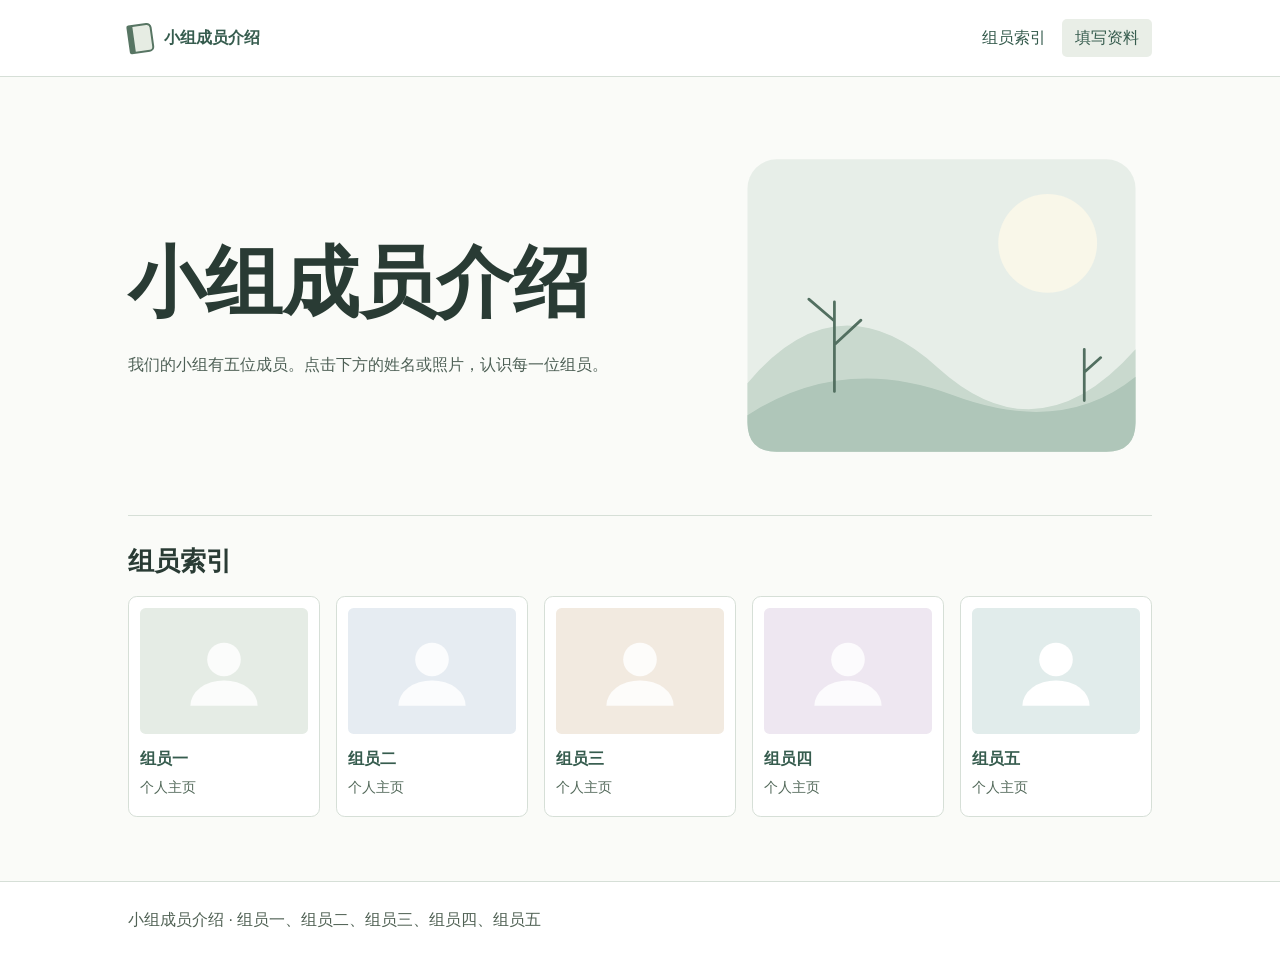
==== 同窗档案/index.html @ e644d2a0 "Add files via upload" ====
<!doctype html>
<html lang="zh-CN">
<head>
  <meta charset="utf-8">
  <meta name="viewport" content="width=device-width, initial-scale=1">
  <title>首页 · 小组成员介绍</title>
  <link rel="stylesheet" href="styles/main.css">
  <script src="scripts/team-data.js" defer></script>
  <script src="scripts/main.js" defer></script>
</head>
<body >
  <a class="skip" href="#content">跳到正文</a>
  <header><div class="wrap bar">
    <a class="brand" href="index.html"><span class="book" aria-hidden="true"></span><span>小组成员介绍</span></a>
    <nav aria-label="主导航"><a href="index.html#members">组员索引</a><a class="edit-link" href="edit.html">填写资料</a></nav>
  </div></header>
  <main id="content" class="wrap">
    <section class="cover">
      <div><h1 id="title">小组成员介绍</h1><p class="lede">我们的小组有五位成员。点击下方的姓名或照片，认识每一位组员。</p></div>
      <img class="landscape" src="images/cover.svg" width="460" height="360" alt="">
    </section>
    <section class="directory" id="members"><h2>组员索引</h2><ul id="directory">
        <li><a class="entry" href="member-1.html"><img src="images/avatar-1.svg" alt=""><span>组员一</span><small>个人主页</small></a></li>
        <li><a class="entry" href="member-2.html"><img src="images/avatar-2.svg" alt=""><span>组员二</span><small>个人主页</small></a></li>
        <li><a class="entry" href="member-3.html"><img src="images/avatar-3.svg" alt=""><span>组员三</span><small>个人主页</small></a></li>
        <li><a class="entry" href="member-4.html"><img src="images/avatar-4.svg" alt=""><span>组员四</span><small>个人主页</small></a></li>
        <li><a class="entry" href="member-5.html"><img src="images/avatar-5.svg" alt=""><span>组员五</span><small>个人主页</small></a></li>
    </ul></section>
  </main>
  <footer><div class="wrap"><span>小组成员介绍</span> · <span id="credits">组员一、组员二、组员三、组员四、组员五</span></div></footer>
</body>
</html>
---- 同窗档案/styles/main.css ----
:root { font: 100%/1.7 "Microsoft YaHei", "PingFang SC", sans-serif; color: #293b34; background: #fafbf8; --line: #d6dfd7; --green: #365c4e; }
* { box-sizing: border-box; }
body { margin: 0; }
a { color: var(--green); text-underline-offset: .25em; }
a:hover { color: #19382e; }
:focus-visible { outline: 3px solid #4a806a; outline-offset: 3px; }
.wrap { width: min(1024px, calc(100% - 3rem)); margin-inline: auto; }
header, footer { background: #fff; }
header { border-bottom: 1px solid var(--line); }
.bar, nav, .brand { display: flex; gap: 1rem; align-items: center; flex-wrap: wrap; }
.bar { min-height: 76px; justify-content: space-between; padding-block: .8rem; }
.brand { gap: .7rem; font-weight: 750; }
.brand, nav a { text-decoration: none; }
.book { width: 1.55rem; height: 1.8rem; border: 2px solid #577563; border-left-width: 6px; border-radius: 2px 5px 5px 2px; transform: rotate(-8deg); background: #e6ece3; }
nav a:hover { text-decoration: underline; }
.edit-link, .secondary { background: #e9eee7; border-radius: 5px; padding: .35rem .8rem; }
main { padding-block: clamp(2rem, 5vw, 4rem); min-height: 72vh; overflow-wrap: anywhere; }
.cover, .portrait { display: grid; grid-template-columns: 1.25fr 1fr; align-items: center; gap: clamp(1rem, 6vw, 5rem); }
.landscape { width: 100%; height: auto; animation: settle .6s ease both; }
h1, h2 { font-family: "Songti SC", SimSun, serif; line-height: 1.25; }
#title { font-size: clamp(2.6rem, 6vw, 5rem); margin: .25em 0; animation: reveal .45s ease both; }
h2 { font-size: 1.65rem; margin: 0 0 1.1rem; }
.kicker { color: #53695a; margin: 0; font-weight: 650; letter-spacing: .07em; }
.lede { max-width: 45em; color: #4e6056; white-space: pre-line; }
.directory, .notes { border-top: 1px solid var(--line); padding-top: 1.8rem; margin-top: 2.8rem; }
#directory { list-style: none; margin: 0; padding: 0; display: grid; grid-template-columns: repeat(auto-fit, minmax(min(100%, 158px), 1fr)); gap: 1rem; }
.entry { display: grid; text-decoration: none; gap: .25rem; background: #fff; padding: .7rem .7rem 1rem; border: 1px solid var(--line); border-radius: .55rem; }
.entry:hover { animation: lift .2s ease both; box-shadow: 0 5px 15px #30453612; }
.entry img, .portrait img { display: block; width: 100%; height: auto; aspect-ratio: 4/3; object-fit: cover; border-radius: .35rem; }
.entry span { margin-top: .45rem; font-weight: 700; }
.entry small { color: #53695a; font-size: .88rem; }
.portrait { grid-template-columns: minmax(0, 290px) 1fr; margin-top: 2rem; }
.notes { display: grid; grid-template-columns: repeat(3, 1fr); gap: 2rem; }
.notes p, td { white-space: pre-line; }
table { width: 100%; border-collapse: collapse; }
th, td { padding: .85rem; text-align: left; border-bottom: 1px solid var(--line); }
th { background: #e9eee7; }
footer { border-top: 1px solid var(--line); padding: 1.5rem 0; color: #516255; overflow-wrap: anywhere; }
fieldset { min-width: 0; margin: 2rem 0; background: white; border: 1px solid var(--line); border-radius: .6rem; padding: 1.5rem; }
legend { font-weight: 750; padding-inline: .5rem; }
.fields { display: grid; grid-template-columns: repeat(2, minmax(0, 1fr)); gap: 1rem; }
label { display: grid; gap: .35rem; font-weight: 650; }
input, select, textarea { width: 100%; border: 1px solid #acbaae; border-radius: .35rem; background: #fcfdfa; font: inherit; color: inherit; padding: .5rem; }
textarea { resize: vertical; }
.wide { grid-column: 1 / -1; }
.thumb { width: 90px; height: 72px; object-fit: cover; border-radius: .4rem; }
button { cursor: pointer; padding: .6rem 1rem; border-radius: .4rem; background: var(--green); color: white; border: 0; font: inherit; }
button:hover { filter: brightness(.93); }
.secondary { color: var(--green); }
.actions { max-width: 52rem; }
#status { white-space: pre-line; }
.skip { position: absolute; left: .5rem; top: -5rem; background: white; }
.skip:focus { top: .5rem; }
[hidden] { display: none !important; }
@keyframes settle { from { transform: scale(.96); } to { transform: scale(1); } }
@keyframes reveal { from { opacity: 0; } to { opacity: 1; } }
@keyframes lift { from { transform: translateY(0); } to { transform: translateY(-3px); } }
@media (max-width: 640px) {
  .cover, .portrait, .notes, .fields { grid-template-columns: 1fr; }
  .landscape { max-width: 320px; justify-self: center; }
  .portrait img { max-width: 260px; }
  .wrap { width: calc(100% - 2rem); }
  .bar, nav { gap: .7rem; }
}
@media (prefers-reduced-motion: reduce) { *, *::before, *::after { animation: none !important; } }
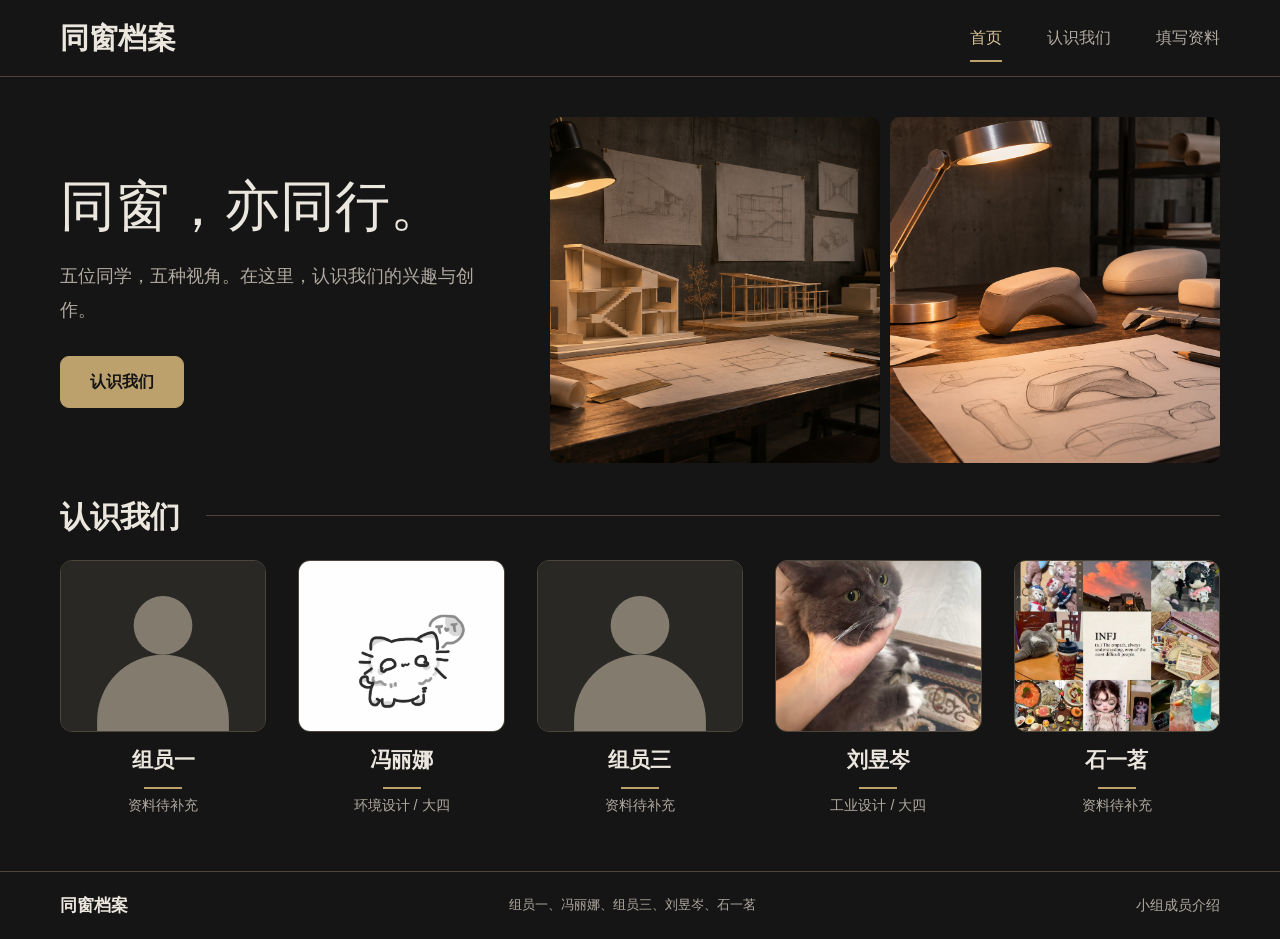
==== commit 7780b54b: "Redesign class album in black and gold and add member profiles" ====
--- a/同窗档案/index.html
+++ b/同窗档案/index.html
@@ -8,25 +8,20 @@
   <script src="scripts/team-data.js" defer></script>
   <script src="scripts/main.js" defer></script>
 </head>
-<body >
+<body class="home">
   <a class="skip" href="#content">跳到正文</a>
   <header><div class="wrap bar">
-    <a class="brand" href="index.html"><span class="book" aria-hidden="true"></span><span>小组成员介绍</span></a>
-    <nav aria-label="主导航"><a href="index.html#members">组员索引</a><a class="edit-link" href="edit.html">填写资料</a></nav>
+    <a class="brand" href="index.html"><span>同窗档案</span></a>
+    <nav aria-label="主导航"><a href="index.html" aria-current="page">首页</a><a href="index.html#members">认识我们</a><a class="edit-link" href="edit.html">填写资料</a></nav>
   </div></header>
   <main id="content" class="wrap">
-    <section class="cover">
-      <div><h1 id="title">小组成员介绍</h1><p class="lede">我们的小组有五位成员。点击下方的姓名或照片，认识每一位组员。</p></div>
-      <img class="landscape" src="images/cover.svg" width="460" height="360" alt="">
-    </section>
-    <section class="directory" id="members"><h2>组员索引</h2><ul id="directory">
-        <li><a class="entry" href="member-1.html"><img src="images/avatar-1.svg" alt=""><span>组员一</span><small>个人主页</small></a></li>
-        <li><a class="entry" href="member-2.html"><img src="images/avatar-2.svg" alt=""><span>组员二</span><small>个人主页</small></a></li>
-        <li><a class="entry" href="member-3.html"><img src="images/avatar-3.svg" alt=""><span>组员三</span><small>个人主页</small></a></li>
-        <li><a class="entry" href="member-4.html"><img src="images/avatar-4.svg" alt=""><span>组员四</span><small>个人主页</small></a></li>
-        <li><a class="entry" href="member-5.html"><img src="images/avatar-5.svg" alt=""><span>组员五</span><small>个人主页</small></a></li>
-    </ul></section>
+    <section class="cover" aria-labelledby="title"><div class="cover-copy"><h1 id="title">同窗，亦同行。</h1><p class="lede">五位同学，五种视角。在这里，认识我们的兴趣与创作。</p><a class="button" href="#members">认识我们</a></div><div class="hero-photos"><img src="images/studio-hero.png" width="800" height="700" alt="空间设计工作台上的建筑模型与图纸"><img src="images/product-hero.png" width="800" height="700" alt="工业设计工作台上的产品造型研究、卡尺与草图"></div></section>
+    <section class="directory" id="members"><h2>认识我们</h2><ul id="directory"><li><a class="entry" href="member-1.html"><img src="images/member-placeholder.svg" alt=""><span>组员一</span><small>资料待补充</small></a></li>
+<li><a class="entry" href="member-2.html"><img src="images/member-2.jpg" alt=""><span>冯丽娜</span><small>环境设计 / 大四</small></a></li>
+<li><a class="entry" href="member-3.html"><img src="images/member-placeholder.svg" alt=""><span>组员三</span><small>资料待补充</small></a></li>
+<li><a class="entry" href="member-4.html"><img src="images/member-4.jpg" alt=""><span>刘昱岑</span><small>工业设计 / 大四</small></a></li>
+<li><a class="entry" href="member-5.html"><img src="images/member-5.jpg" alt=""><span>石一茗</span><small>资料待补充</small></a></li></ul></section>
   </main>
-  <footer><div class="wrap"><span>小组成员介绍</span> · <span id="credits">组员一、组员二、组员三、组员四、组员五</span></div></footer>
+  <footer><div class="wrap footer-bar"><a href="index.html">同窗档案</a><span id="credits">组员一、冯丽娜、组员三、刘昱岑、石一茗</span><span>小组成员介绍</span></div></footer>
 </body>
 </html>
--- a/同窗档案/styles/main.css
+++ b/同窗档案/styles/main.css
@@ -1,66 +1,91 @@
-:root { font: 100%/1.7 "Microsoft YaHei", "PingFang SC", sans-serif; color: #293b34; background: #fafbf8; --line: #d6dfd7; --green: #365c4e; }
+:root {
+  color-scheme: dark; --bg: #151515; --surface: #22211e; --gold: #bca16c; --gold-light: #d8c399; --text: #ece7de; --muted: #b1aaa0; --line: #4c4539;
+  font: 100%/1.75 "Microsoft YaHei", "PingFang SC", sans-serif; color: var(--text); background: var(--bg);
+}
 * { box-sizing: border-box; }
-body { margin: 0; }
-a { color: var(--green); text-underline-offset: .25em; }
-a:hover { color: #19382e; }
-:focus-visible { outline: 3px solid #4a806a; outline-offset: 3px; }
-.wrap { width: min(1024px, calc(100% - 3rem)); margin-inline: auto; }
-header, footer { background: #fff; }
+html { scroll-behavior: smooth; overflow-x: clip; }
+body { margin: 0; overflow-x: clip; }
+a { color: var(--gold-light); text-underline-offset: .3em; }
+a:hover { color: var(--text); }
+:focus-visible { outline: 2px solid var(--gold-light); outline-offset: 5px; }
+.wrap { width: min(1410px, calc(100% - 7.5rem)); margin-inline: auto; }
 header { border-bottom: 1px solid var(--line); }
-.bar, nav, .brand { display: flex; gap: 1rem; align-items: center; flex-wrap: wrap; }
-.bar { min-height: 76px; justify-content: space-between; padding-block: .8rem; }
-.brand { gap: .7rem; font-weight: 750; }
-.brand, nav a { text-decoration: none; }
-.book { width: 1.55rem; height: 1.8rem; border: 2px solid #577563; border-left-width: 6px; border-radius: 2px 5px 5px 2px; transform: rotate(-8deg); background: #e6ece3; }
-nav a:hover { text-decoration: underline; }
-.edit-link, .secondary { background: #e9eee7; border-radius: 5px; padding: .35rem .8rem; }
-main { padding-block: clamp(2rem, 5vw, 4rem); min-height: 72vh; overflow-wrap: anywhere; }
-.cover, .portrait { display: grid; grid-template-columns: 1.25fr 1fr; align-items: center; gap: clamp(1rem, 6vw, 5rem); }
-.landscape { width: 100%; height: auto; animation: settle .6s ease both; }
-h1, h2 { font-family: "Songti SC", SimSun, serif; line-height: 1.25; }
-#title { font-size: clamp(2.6rem, 6vw, 5rem); margin: .25em 0; animation: reveal .45s ease both; }
-h2 { font-size: 1.65rem; margin: 0 0 1.1rem; }
-.kicker { color: #53695a; margin: 0; font-weight: 650; letter-spacing: .07em; }
-.lede { max-width: 45em; color: #4e6056; white-space: pre-line; }
-.directory, .notes { border-top: 1px solid var(--line); padding-top: 1.8rem; margin-top: 2.8rem; }
-#directory { list-style: none; margin: 0; padding: 0; display: grid; grid-template-columns: repeat(auto-fit, minmax(min(100%, 158px), 1fr)); gap: 1rem; }
-.entry { display: grid; text-decoration: none; gap: .25rem; background: #fff; padding: .7rem .7rem 1rem; border: 1px solid var(--line); border-radius: .55rem; }
-.entry:hover { animation: lift .2s ease both; box-shadow: 0 5px 15px #30453612; }
-.entry img, .portrait img { display: block; width: 100%; height: auto; aspect-ratio: 4/3; object-fit: cover; border-radius: .35rem; }
-.entry span { margin-top: .45rem; font-weight: 700; }
-.entry small { color: #53695a; font-size: .88rem; }
-.portrait { grid-template-columns: minmax(0, 290px) 1fr; margin-top: 2rem; }
-.notes { display: grid; grid-template-columns: repeat(3, 1fr); gap: 2rem; }
-.notes p, td { white-space: pre-line; }
-table { width: 100%; border-collapse: collapse; }
-th, td { padding: .85rem; text-align: left; border-bottom: 1px solid var(--line); }
-th { background: #e9eee7; }
-footer { border-top: 1px solid var(--line); padding: 1.5rem 0; color: #516255; overflow-wrap: anywhere; }
-fieldset { min-width: 0; margin: 2rem 0; background: white; border: 1px solid var(--line); border-radius: .6rem; padding: 1.5rem; }
-legend { font-weight: 750; padding-inline: .5rem; }
-.fields { display: grid; grid-template-columns: repeat(2, minmax(0, 1fr)); gap: 1rem; }
-label { display: grid; gap: .35rem; font-weight: 650; }
-input, select, textarea { width: 100%; border: 1px solid #acbaae; border-radius: .35rem; background: #fcfdfa; font: inherit; color: inherit; padding: .5rem; }
-textarea { resize: vertical; }
+.bar { display: flex; align-items: center; justify-content: space-between; gap: 2rem; min-height: 76px; }
+.brand { color: var(--text); font-weight: 700; font-size: 1.8rem; text-decoration: none; white-space: nowrap; }
+nav { display: flex; align-items: center; gap: 2.8rem; }
+nav a { color: var(--muted); text-decoration: none; padding: 1.3rem 0; position: relative; }
+nav a[aria-current], nav a:hover { color: var(--gold-light); }
+nav a[aria-current]::after { content: ''; position: absolute; left: 0; right: 0; bottom: .65rem; height: 2px; background: var(--gold); }
+main { min-height: calc(100vh - 168px); padding-block: 2.5rem 3.4rem; overflow-wrap: anywhere; }
+.cover { display: grid; grid-template-columns: minmax(0, .85fr) minmax(0, 1.3fr); gap: 3.2rem; align-items: center; }
+.cover-copy { padding-block: 1.6rem; }
+h1, h2, p { margin-top: 0; }
+h1 { font-size: clamp(2.4rem, 4.2vw, 4.2rem); line-height: 1.3; margin-bottom: 1rem; font-weight: 600; }
+.cover h1 { font-family: "Songti SC", SimSun, serif; font-weight: 500; font-size: clamp(2.6rem, 4.3vw, 4.4rem); white-space: nowrap; }
+h2 { font-size: 1.9rem; line-height: 1.4; font-weight: 600; }
+.lede { color: var(--muted); line-height: 1.9; white-space: pre-line; }
+.cover .lede { font-size: clamp(1rem, 1.4vw, 1.3rem); max-width: 25em; margin-bottom: 1.8rem; }
+.button, button { display: inline-flex; justify-content: center; align-items: center; border: 1px solid var(--gold); background: var(--gold); color: var(--bg); border-radius: 9px; padding: .7rem 1.8rem; text-decoration: none; font: inherit; font-weight: 600; cursor: pointer; transition: background .18s, color .18s; }
+.button:hover, button:hover { color: var(--bg); background: var(--gold-light); }
+.hero-photos { display: grid; grid-template-columns: minmax(0, 1fr) minmax(0, 1fr); gap: 10px; height: clamp(280px, 27vw, 400px); }
+.hero-photos img { display: block; width: 100%; height: 100%; min-width: 0; object-fit: cover; border-radius: 10px; animation: settle .65s ease both; }
+.hero-photos img:first-child { object-position: 37% center; }
+.directory { margin-top: 2rem; scroll-margin-top: 1.5rem; }
+.directory h2 { display: flex; align-items: center; gap: 1.6rem; margin-bottom: 1.4rem; }
+.directory h2::after { content: ''; flex: 1; height: 1px; background: var(--line); }
+#directory { list-style: none; margin: 0; padding: 0; display: grid; grid-template-columns: repeat(5, minmax(0, 1fr)); gap: 2rem; }
+.entry { display: flex; flex-direction: column; align-items: center; text-decoration: none; color: var(--text); min-width: 0; }
+.entry img { width: 100%; aspect-ratio: 1.2; object-fit: cover; border: 1px solid var(--line); border-radius: 12px; transition: transform .22s, border-color .22s; }
+.entry:hover img { animation: lift .22s ease both; border-color: var(--gold); }
+.entry span { font-size: 1.3rem; font-weight: 600; margin: .65rem 0 .35rem; }
+.entry span::after { content: ''; display: block; width: 38px; height: 2px; margin: .55rem auto 0; background: var(--gold); }
+.entry small { color: var(--muted); text-align: center; font-size: .9rem; line-height: 1.5; }
+footer { border-top: 1px solid var(--line); padding: 1.2rem 0; color: var(--muted); font-size: .85rem; }
+.footer-bar { display: flex; justify-content: space-between; align-items: center; gap: 1.5rem; flex-wrap: wrap; }
+.footer-bar a { text-decoration: none; font-size: 1.05rem; font-weight: 600; color: var(--text); }
+#credits { font-size: .8rem; }
+.back { display: inline-block; margin-bottom: 1.8rem; text-decoration: none; }
+.portrait { display: grid; grid-template-columns: minmax(0, 310px) minmax(0, 1fr); gap: 4.5rem; align-items: start; max-width: 1120px; margin: 0 auto; }
+.portrait > img { width: 100%; height: auto; aspect-ratio: 1; object-fit: contain; background: var(--surface); border-radius: 12px; margin-top: .5rem; }
+.portrait h1 { font-size: 2.8rem; animation: reveal .4s ease both; }
+.portrait .lede { font-size: 1rem; }
+table { width: 100%; border-collapse: collapse; margin-top: 1.6rem; }
+th, td { padding: .8rem 1rem; text-align: left; border-bottom: 1px solid var(--line); white-space: pre-line; }
+th { width: 90px; font-weight: 500; color: var(--gold-light); }
+#personal-links { list-style: none; padding: 0; margin: 1.8rem 0 0; display: grid; gap: .9rem; }
+#personal-links li { padding: .8rem 1rem; border: 1px solid var(--line); border-radius: 8px; color: var(--muted); }
+#personal-links a { color: var(--gold-light); font-weight: 600; }
+#editor { display: grid; grid-template-columns: 220px minmax(0, 1fr); gap: 1.5rem 2.8rem; margin-top: 2rem; }
+.member-tabs { display: flex; flex-direction: column; gap: .55rem; }
+.member-tab { justify-content: flex-start; gap: .8rem; background: transparent; color: var(--muted); border: 1px solid transparent; padding: .7rem; text-align: left; font-weight: 400; }
+.member-tab img { width: 38px; height: 38px; border-radius: 50%; object-fit: cover; }
+.member-tab[aria-pressed="true"] { background: var(--surface); border-color: var(--line); color: var(--gold-light); }
+.member-tab:hover { background: var(--surface); color: var(--text); }
+fieldset { min-width: 0; margin: 0; padding: 0; border: 0; }
+legend { font-size: 1.5rem; font-weight: 600; margin-bottom: 1.2rem; padding: 0; }
+.fields { display: grid; grid-template-columns: repeat(2, minmax(0, 1fr)); gap: 1.1rem 1.5rem; }
+label { display: grid; gap: .45rem; color: var(--muted); font-size: .9rem; }
+input, textarea { width: 100%; min-width: 0; font: inherit; color: var(--text); background: var(--surface); border: 1px solid var(--line); border-radius: 7px; padding: .65rem .8rem; }
+input::placeholder, textarea::placeholder { color: var(--muted); opacity: .75; }
+textarea { resize: vertical; min-height: 210px; line-height: 1.8; }
 .wide { grid-column: 1 / -1; }
-.thumb { width: 90px; height: 72px; object-fit: cover; border-radius: .4rem; }
-button { cursor: pointer; padding: .6rem 1rem; border-radius: .4rem; background: var(--green); color: white; border: 0; font: inherit; }
-button:hover { filter: brightness(.93); }
-.secondary { color: var(--green); }
-.actions { max-width: 52rem; }
-#status { white-space: pre-line; }
-.skip { position: absolute; left: .5rem; top: -5rem; background: white; }
+.thumb { width: 90px; height: 76px; object-fit: cover; border-radius: 7px; }
+.actions { grid-column: 2; }
+.actions > p { color: var(--muted); font-size: .85rem; }
+.actions button { margin: 0 .7rem .7rem 0; }
+.secondary { background: transparent; color: var(--gold-light); border-color: var(--line); }
+#status { white-space: pre-line; color: var(--gold-light); }
+.skip { position: absolute; left: .7rem; top: -5rem; z-index: 5; padding: .5rem; background: var(--bg); }
 .skip:focus { top: .5rem; }
 [hidden] { display: none !important; }
-@keyframes settle { from { transform: scale(.96); } to { transform: scale(1); } }
+@keyframes settle { from { transform: scale(.98); } to { transform: scale(1); } }
 @keyframes reveal { from { opacity: 0; } to { opacity: 1; } }
-@keyframes lift { from { transform: translateY(0); } to { transform: translateY(-3px); } }
-@media (max-width: 640px) {
-  .cover, .portrait, .notes, .fields { grid-template-columns: 1fr; }
-  .landscape { max-width: 320px; justify-self: center; }
-  .portrait img { max-width: 260px; }
-  .wrap { width: calc(100% - 2rem); }
-  .bar, nav { gap: .7rem; }
+@keyframes lift { from { transform: translateY(0); } to { transform: translateY(-4px); } }
+@media (max-width: 1000px) { .wrap { width: calc(100% - 3rem); } .cover { gap: 1.8rem; } .cover h1 { font-size: 2.7rem; } #directory { gap: 1.2rem; } .portrait { gap: 2rem; grid-template-columns: minmax(0, 250px) minmax(0, 1fr); } }
+@media (max-width: 700px) {
+  .wrap { width: calc(100% - 2rem); } .bar { min-height: 108px; flex-wrap: wrap; gap: 0; padding-block: .7rem; } .brand { font-size: 1.4rem; } nav { gap: 1.7rem; width: 100%; } nav a { padding: .55rem 0; font-size: .9rem; } nav a[aria-current]::after { bottom: .25rem; }
+  main { padding-top: 1.2rem; } .cover, .portrait { grid-template-columns: minmax(0, 1fr); gap: 1.5rem; } .cover-copy { padding: .5rem 0; } .cover h1 { font-size: clamp(2rem, 8vw, 3rem); } .cover .lede { max-width: none; margin-bottom: 1.1rem; } .hero-photos { height: 245px; } .directory { margin-top: 1.6rem; } h2 { font-size: 1.5rem; }
+  #directory { grid-template-columns: repeat(2, minmax(0, 1fr)); gap: 1.6rem 1rem; } .entry span { font-size: 1.1rem; } .entry small { font-size: .8rem; } .portrait > img { max-width: 240px; } .portrait h1 { font-size: 2.2rem; }
+  #editor { grid-template-columns: minmax(0, 1fr); gap: 1.5rem; } .member-tabs { flex-direction: row; flex-wrap: wrap; gap: .3rem; } .member-tab { padding: .4rem; font-size: .85rem; } .member-tab img { width: 26px; height: 26px; } .actions { grid-column: 1; } .fields { grid-template-columns: minmax(0, 1fr); } .footer-bar { gap: .6rem; } #credits { width: 100%; order: 3; }
 }
-@media (prefers-reduced-motion: reduce) { *, *::before, *::after { animation: none !important; } }
-
+@media (prefers-reduced-motion: reduce) { html { scroll-behavior: auto; } *, *::before, *::after { animation: none !important; transition: none !important; } }
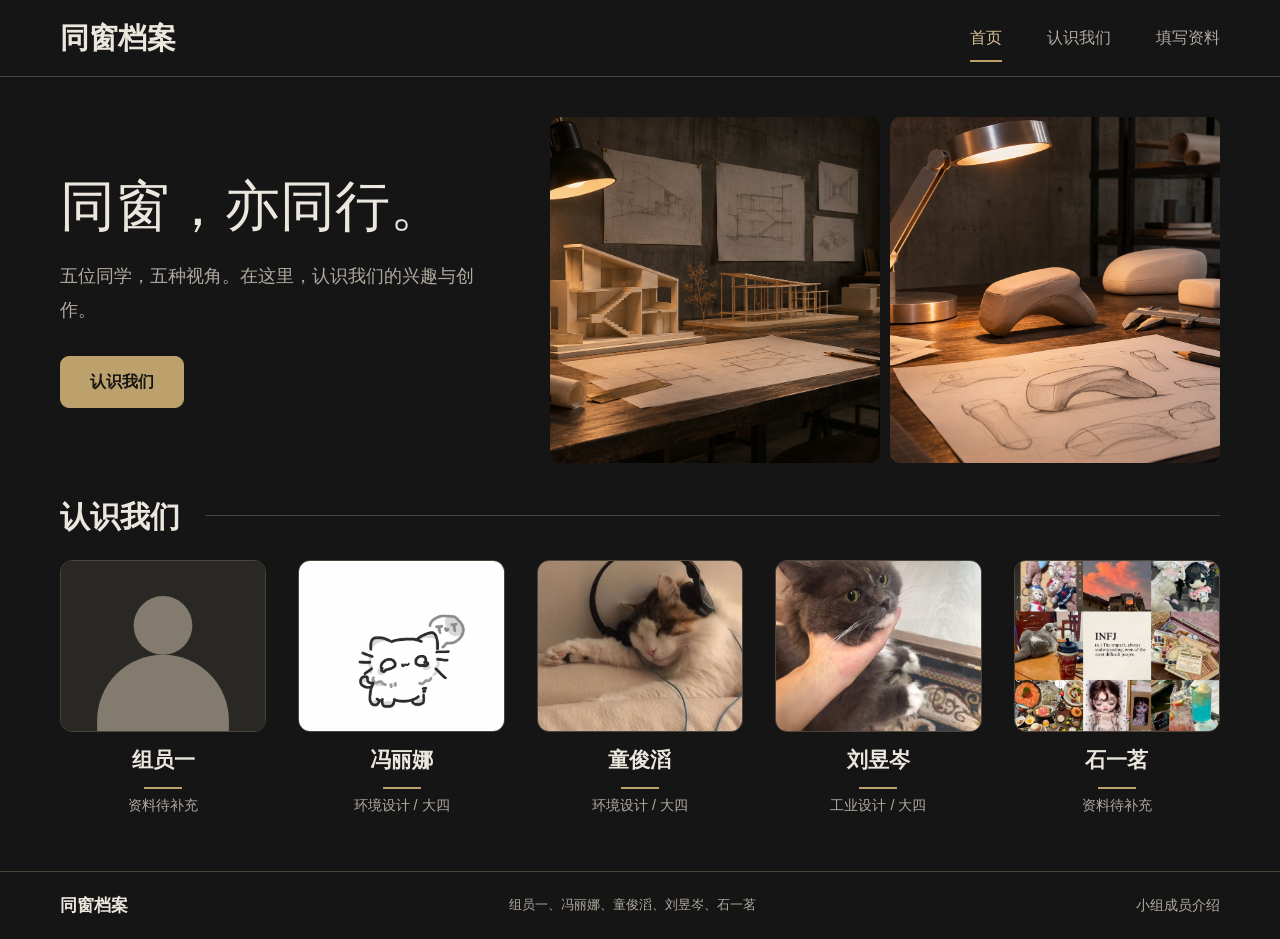
==== commit d67b7e47: "Add Tong Juntao profile and homepage images" ====
--- a/同窗档案/index.html
+++ b/同窗档案/index.html
@@ -18,10 +18,10 @@
     <section class="cover" aria-labelledby="title"><div class="cover-copy"><h1 id="title">同窗，亦同行。</h1><p class="lede">五位同学，五种视角。在这里，认识我们的兴趣与创作。</p><a class="button" href="#members">认识我们</a></div><div class="hero-photos"><img src="images/studio-hero.png" width="800" height="700" alt="空间设计工作台上的建筑模型与图纸"><img src="images/product-hero.png" width="800" height="700" alt="工业设计工作台上的产品造型研究、卡尺与草图"></div></section>
     <section class="directory" id="members"><h2>认识我们</h2><ul id="directory"><li><a class="entry" href="member-1.html"><img src="images/member-placeholder.svg" alt=""><span>组员一</span><small>资料待补充</small></a></li>
 <li><a class="entry" href="member-2.html"><img src="images/member-2.jpg" alt=""><span>冯丽娜</span><small>环境设计 / 大四</small></a></li>
-<li><a class="entry" href="member-3.html"><img src="images/member-placeholder.svg" alt=""><span>组员三</span><small>资料待补充</small></a></li>
+<li><a class="entry" href="member-3.html"><img src="images/member-3.jpg" alt=""><span>童俊滔</span><small>环境设计 / 大四</small></a></li>
 <li><a class="entry" href="member-4.html"><img src="images/member-4.jpg" alt=""><span>刘昱岑</span><small>工业设计 / 大四</small></a></li>
 <li><a class="entry" href="member-5.html"><img src="images/member-5.jpg" alt=""><span>石一茗</span><small>资料待补充</small></a></li></ul></section>
   </main>
-  <footer><div class="wrap footer-bar"><a href="index.html">同窗档案</a><span id="credits">组员一、冯丽娜、组员三、刘昱岑、石一茗</span><span>小组成员介绍</span></div></footer>
+  <footer><div class="wrap footer-bar"><a href="index.html">同窗档案</a><span id="credits">组员一、冯丽娜、童俊滔、刘昱岑、石一茗</span><span>小组成员介绍</span></div></footer>
 </body>
 </html>
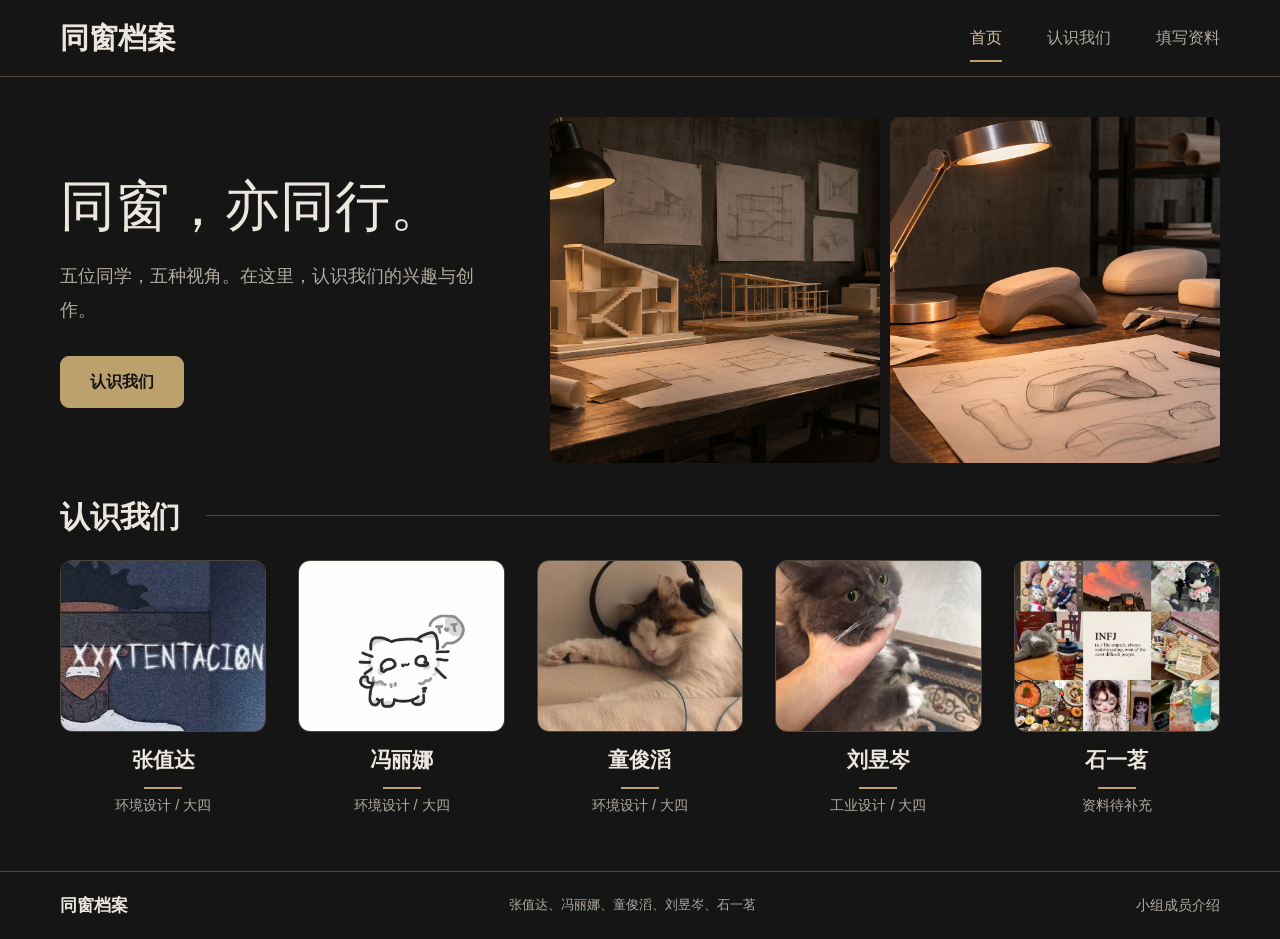
==== commit f516b295: "Merge main updates with member profiles and preserve design assets" ====
--- a/同窗档案/index.html
+++ b/同窗档案/index.html
@@ -16,12 +16,12 @@
   </div></header>
   <main id="content" class="wrap">
     <section class="cover" aria-labelledby="title"><div class="cover-copy"><h1 id="title">同窗，亦同行。</h1><p class="lede">五位同学，五种视角。在这里，认识我们的兴趣与创作。</p><a class="button" href="#members">认识我们</a></div><div class="hero-photos"><img src="images/studio-hero.png" width="800" height="700" alt="空间设计工作台上的建筑模型与图纸"><img src="images/product-hero.png" width="800" height="700" alt="工业设计工作台上的产品造型研究、卡尺与草图"></div></section>
-    <section class="directory" id="members"><h2>认识我们</h2><ul id="directory"><li><a class="entry" href="member-1.html"><img src="images/member-placeholder.svg" alt=""><span>组员一</span><small>资料待补充</small></a></li>
+    <section class="directory" id="members"><h2>认识我们</h2><ul id="directory"><li><a class="entry" href="member-1.html"><img src="images/member-1.jpg" alt=""><span>张值达</span><small>环境设计 / 大四</small></a></li>
 <li><a class="entry" href="member-2.html"><img src="images/member-2.jpg" alt=""><span>冯丽娜</span><small>环境设计 / 大四</small></a></li>
 <li><a class="entry" href="member-3.html"><img src="images/member-3.jpg" alt=""><span>童俊滔</span><small>环境设计 / 大四</small></a></li>
 <li><a class="entry" href="member-4.html"><img src="images/member-4.jpg" alt=""><span>刘昱岑</span><small>工业设计 / 大四</small></a></li>
 <li><a class="entry" href="member-5.html"><img src="images/member-5.jpg" alt=""><span>石一茗</span><small>资料待补充</small></a></li></ul></section>
   </main>
-  <footer><div class="wrap footer-bar"><a href="index.html">同窗档案</a><span id="credits">组员一、冯丽娜、童俊滔、刘昱岑、石一茗</span><span>小组成员介绍</span></div></footer>
+  <footer><div class="wrap footer-bar"><a href="index.html">同窗档案</a><span id="credits">张值达、冯丽娜、童俊滔、刘昱岑、石一茗</span><span>小组成员介绍</span></div></footer>
 </body>
 </html>
